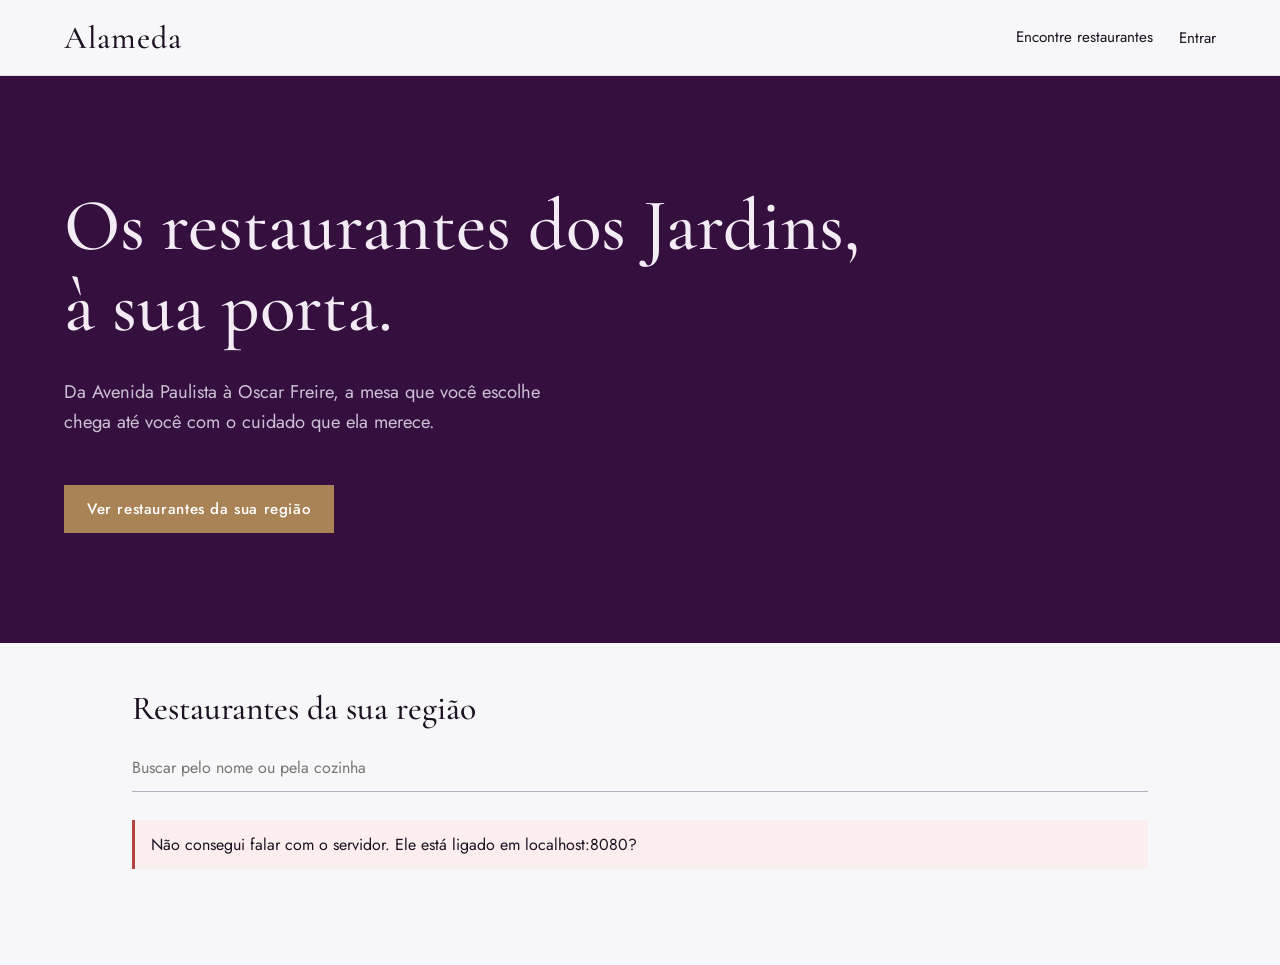
==== frontend/index.html @ aa578df4 "frontend test" ====
<!DOCTYPE html><html lang="pt-BR"><head><meta charset="UTF-8"><meta name="viewport" content="width=device-width,initial-scale=1"><title>Alameda</title><link rel="preconnect" href="https://fonts.googleapis.com"><link rel="preconnect" href="https://fonts.gstatic.com" crossorigin><link href="https://fonts.googleapis.com/css2?family=Cormorant+Garamond:ital,wght@0,500;0,600;1,500&family=Jost:wght@400;500&display=swap" rel="stylesheet"><link rel="stylesheet" href="css/style.css"><script src="js/api.js"></script></head><body><header id="nav"></header>
<section class="hero"><h1>Os restaurantes dos Jardins,<br>à sua porta.</h1>
<p>Da Avenida Paulista à Oscar Freire, a mesa que você escolhe chega até você com o cuidado que ela merece.</p>
<a class="btn" href="#restaurantes">Ver restaurantes da sua região</a></section>
<main id="restaurantes"><h2>Restaurantes da sua região</h2><input id="q" placeholder="Buscar pelo nome ou pela cozinha" oninput="show()"><div id="m" class="msg"></div><div id="g" class="grid"></div></main>
<script>nav();let L=[];
(async()=>{try{L=await api('/restaurantes');show()}catch(e){msg($('m'),e.message)}})();
function show(){const q=$('q').value.toLowerCase();
$('g').innerHTML=L.filter(r=>((r.nome||'')+(r.categoria||'')).toLowerCase().includes(q)).map(r=>`<a class="card" href="cardapio.html?id=${r.id}"><div class="mono">${(r.nome||'?')[0]}</div><div class="in"><h3>${r.nome}</h3><p class="muted"><i>${r.categoria||''}</i><br>${r.endereco||''}</p><p class="muted">Entrega ${brl(r.taxaEntrega)}, em ${r.tempoEntrega||'?'} min</p></div></a>`).join('')||'<p class="muted">Nenhum restaurante encontrado.</p>'}</script></body></html>
---- frontend/css/style.css ----
:root{--ink:#1c1222;--jab:#35103f;--jab2:#4a1c57;--bronze:#a98355;--bg:#f7f6f8;--line:#e2dde6;--mut:#6d6475}
*{box-sizing:border-box}
body{margin:0;font:400 16px/1.6 Jost,system-ui,sans-serif;background:var(--bg);color:var(--ink)}
h1,h2,h3{font-family:'Cormorant Garamond',Georgia,serif;font-weight:500;line-height:1.1;margin:0 0 .4em}
h1{font-size:clamp(2.6rem,6vw,4.6rem)}h2{font-size:2.1rem}h3{font-size:1.55rem}
a{color:inherit}
header{display:flex;align-items:center;gap:26px;padding:18px clamp(16px,5vw,64px);border-bottom:1px solid var(--line);flex-wrap:wrap}
header .logo{font:500 2rem 'Cormorant Garamond',Georgia,serif;text-decoration:none;margin-right:auto;letter-spacing:.03em}
header a{text-decoration:none;font-size:.95rem}header a:hover{color:var(--bronze)}
.hero{background:var(--jab);color:#f3ecf5;padding:clamp(48px,9vw,110px) clamp(16px,5vw,64px)}
.hero p{max-width:46ch;color:#cdbfd3;font-size:1.15rem}
main{max-width:1080px;margin:0 auto;padding:48px clamp(16px,4vw,32px)}
.grid{display:grid;grid-template-columns:repeat(auto-fill,minmax(250px,1fr));gap:26px;margin:24px 0}
.card{background:#fff;border:1px solid var(--line);display:block;text-decoration:none;transition:.25s}
a.card:hover{border-color:var(--bronze)}
.in{padding:18px 20px 20px}
.mono{height:120px;background:linear-gradient(135deg,var(--jab),var(--jab2));color:var(--bronze);display:grid;place-items:center;font:500 3.4rem 'Cormorant Garamond',serif}
.muted{color:var(--mut);font-size:.92rem;margin:.2em 0 .8em}
.price{font:500 1.4rem 'Cormorant Garamond',serif;color:var(--jab);margin:.2em 0 .7em}
.status{font-style:italic;color:var(--bronze);margin:.2em 0}
label{font-size:.85rem;color:var(--mut);display:block}
input,select{font:inherit;width:100%;padding:10px 0;border:0;border-bottom:1px solid #b9afc0;background:transparent;margin:4px 0 14px;border-radius:0}
input:focus,select:focus{outline:0;border-color:var(--bronze)}
button,.btn{font:500 .95rem Jost,sans-serif;letter-spacing:.04em;background:var(--jab);color:#fff;border:1px solid var(--jab);padding:12px 22px;cursor:pointer;text-decoration:none;display:inline-block;transition:.2s}
button:hover,.btn:hover{background:var(--bronze);border-color:var(--bronze)}
button.sec{background:transparent;color:var(--jab)}button.sec:hover{color:#fff}
:focus-visible{outline:2px solid var(--bronze);outline-offset:3px}
.tabs{display:flex;gap:28px;border-bottom:1px solid var(--line);margin-bottom:26px}
.tabs a{padding:10px 0;text-decoration:none;color:var(--mut)}.tabs a.on{color:var(--ink);border-bottom:2px solid var(--bronze)}
.msg{padding:12px 16px;margin:14px 0;border-left:3px solid}.msg:empty{display:none}
.ok{background:#eef6ef;border-color:#4b8f5b}.err{background:#fbeeee;border-color:#b3433f}
.split{display:grid;grid-template-columns:1fr 340px;gap:40px;align-items:start}
.side{position:sticky;top:16px;background:#fff;border:1px solid var(--line);padding:22px}
.narrow{max-width:520px}
@media(max-width:820px){.split{grid-template-columns:1fr}.side{position:static}}
@media(prefers-reduced-motion:reduce){*{transition:none!important}}
.dd{position:relative}
.menu{position:absolute;right:0;top:100%;margin-top:14px;background:#fff;border:1px solid var(--line);min-width:200px;z-index:9;padding:6px 0;box-shadow:0 12px 32px rgba(28,18,34,.12)}
.menu a{display:block;padding:11px 20px;color:var(--ink)}.menu a:hover{background:var(--bg);color:var(--jab)}
.hero .btn{background:var(--bronze);border-color:var(--bronze);margin-top:30px}
.hero .btn:hover{background:#fff;color:var(--jab);border-color:#fff}
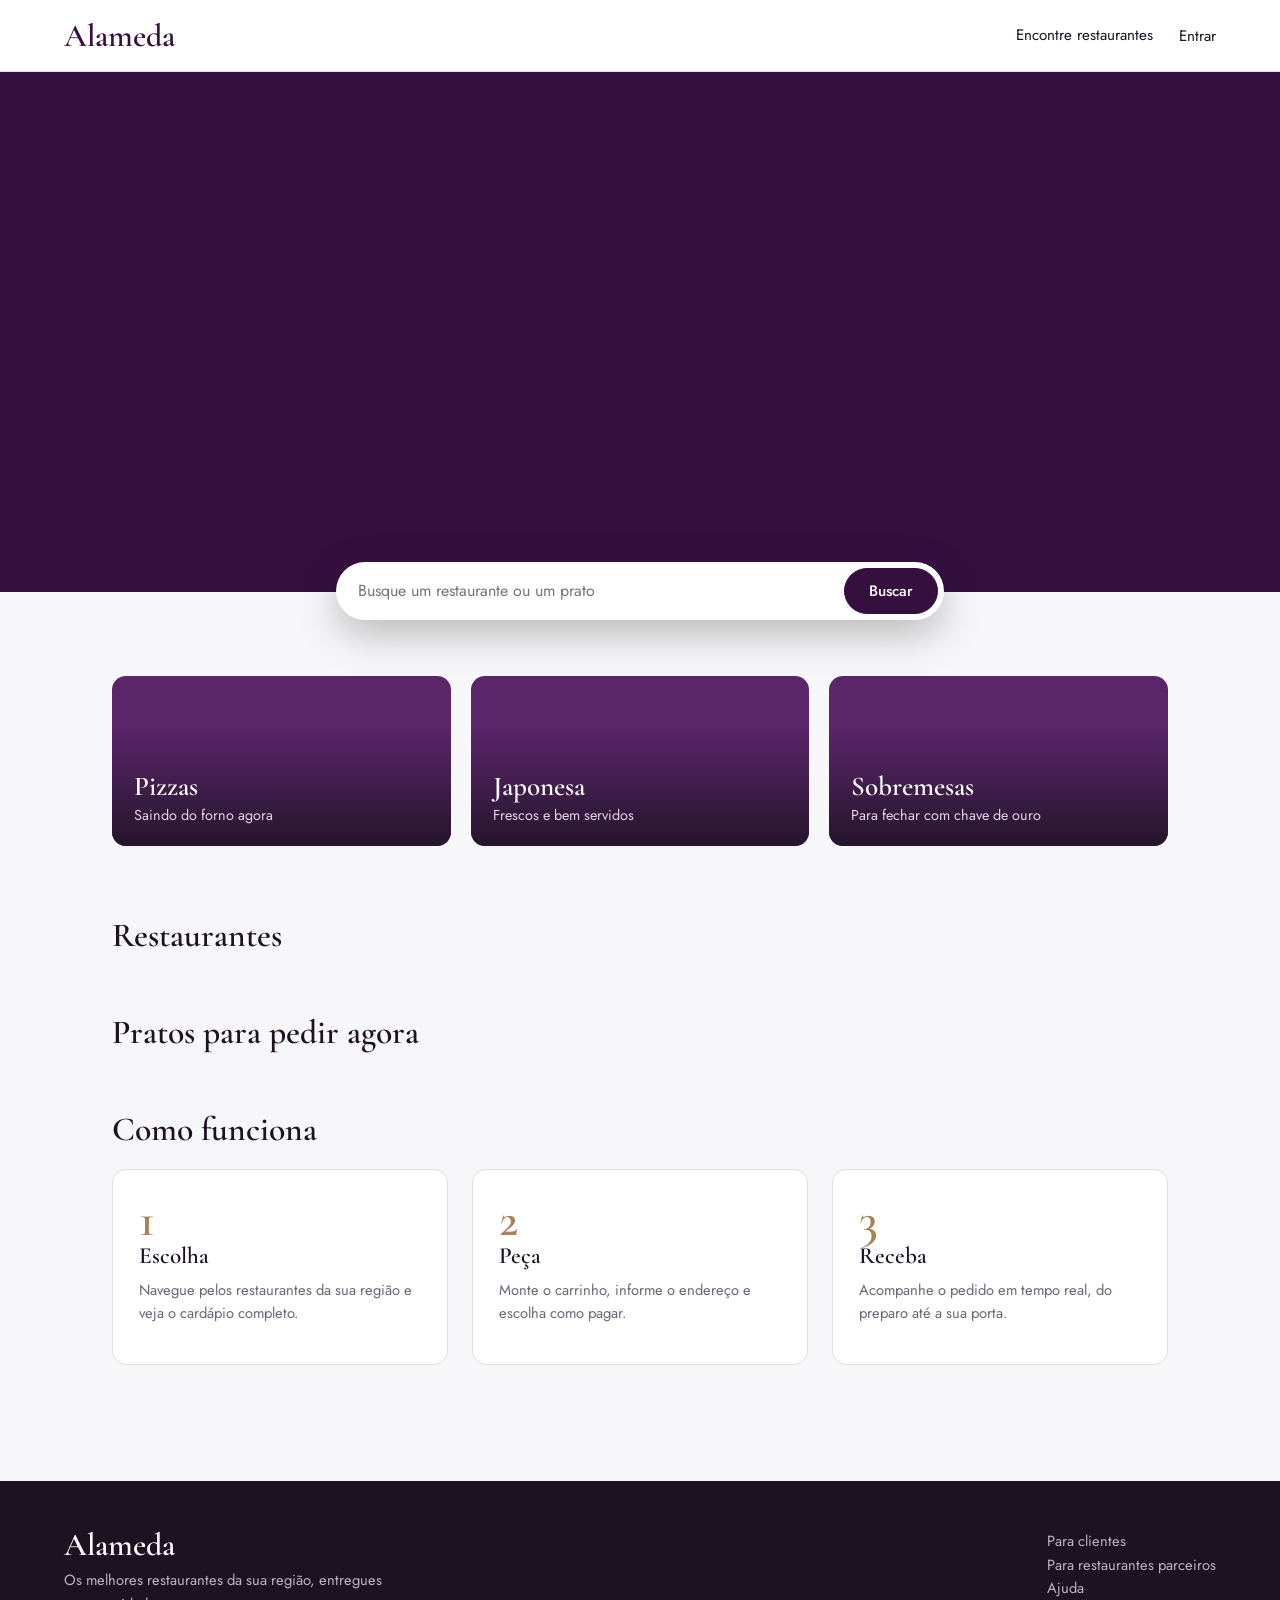
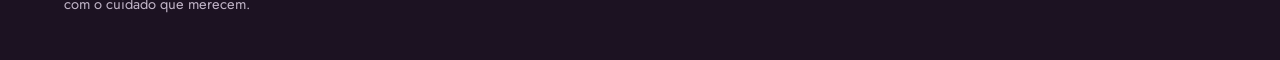
==== commit 886b09c9: "Conectei o frontend a API: cadastro, login, CORS e novo visual" ====
--- a/frontend/index.html
+++ b/frontend/index.html
@@ -1,9 +1,122 @@
-<!DOCTYPE html><html lang="pt-BR"><head><meta charset="UTF-8"><meta name="viewport" content="width=device-width,initial-scale=1"><title>Alameda</title><link rel="preconnect" href="https://fonts.googleapis.com"><link rel="preconnect" href="https://fonts.gstatic.com" crossorigin><link href="https://fonts.googleapis.com/css2?family=Cormorant+Garamond:ital,wght@0,500;0,600;1,500&family=Jost:wght@400;500&display=swap" rel="stylesheet"><link rel="stylesheet" href="css/style.css"><script src="js/api.js"></script></head><body><header id="nav"></header>
-<section class="hero"><h1>Os restaurantes dos Jardins,<br>à sua porta.</h1>
-<p>Da Avenida Paulista à Oscar Freire, a mesa que você escolhe chega até você com o cuidado que ela merece.</p>
-<a class="btn" href="#restaurantes">Ver restaurantes da sua região</a></section>
-<main id="restaurantes"><h2>Restaurantes da sua região</h2><input id="q" placeholder="Buscar pelo nome ou pela cozinha" oninput="show()"><div id="m" class="msg"></div><div id="g" class="grid"></div></main>
-<script>nav();let L=[];
-(async()=>{try{L=await api('/restaurantes');show()}catch(e){msg($('m'),e.message)}})();
-function show(){const q=$('q').value.toLowerCase();
-$('g').innerHTML=L.filter(r=>((r.nome||'')+(r.categoria||'')).toLowerCase().includes(q)).map(r=>`<a class="card" href="cardapio.html?id=${r.id}"><div class="mono">${(r.nome||'?')[0]}</div><div class="in"><h3>${r.nome}</h3><p class="muted"><i>${r.categoria||''}</i><br>${r.endereco||''}</p><p class="muted">Entrega ${brl(r.taxaEntrega)}, em ${r.tempoEntrega||'?'} min</p></div></a>`).join('')||'<p class="muted">Nenhum restaurante encontrado.</p>'}</script></body></html>+<!DOCTYPE html>
+<html lang="pt-BR">
+<head>
+  <meta charset="UTF-8">
+  <meta name="viewport" content="width=device-width, initial-scale=1.0">
+  <title>Alameda</title>
+  <link rel="preconnect" href="https://fonts.googleapis.com">
+  <link rel="preconnect" href="https://fonts.gstatic.com" crossorigin>
+  <link href="https://fonts.googleapis.com/css2?family=Cormorant+Garamond:ital,wght@0,500;0,600;1,500&family=Jost:wght@400;500&display=swap" rel="stylesheet">
+  <link rel="stylesheet" href="css/style.css?v=3">
+  <script src="js/api.js"></script>
+  <script src="js/ui.js"></script>
+</head>
+<body>
+  <header id="nav"></header>
+
+  <section class="carrossel" id="car"></section>
+
+  <div class="buscabox">
+    <div class="busca">
+      <input id="q" placeholder="Busque um restaurante ou um prato" oninput="show()">
+      <button onclick="show()">Buscar</button>
+    </div>
+  </div>
+
+  <main id="restaurantes">
+    <div id="m" class="msg"></div>
+
+    <div class="promos">
+      <div class="promo" style="background-image:url(https://images.pexels.com/photos/5908255/pexels-photo-5908255.jpeg?auto=compress&cs=tinysrgb&w=700)" onclick="busca('pizza')"><div><h3>Pizzas</h3><span>Saindo do forno agora</span></div></div>
+      <div class="promo" style="background-image:url(https://images.pexels.com/photos/31286666/pexels-photo-31286666.jpeg?auto=compress&cs=tinysrgb&w=700)" onclick="busca('sushi')"><div><h3>Japonesa</h3><span>Frescos e bem servidos</span></div></div>
+      <div class="promo" style="background-image:url(https://loremflickr.com/700/340/dessert?lock=23)" onclick="busca('sobremesa')"><div><h3>Sobremesas</h3><span>Para fechar com chave de ouro</span></div></div>
+    </div>
+    <div id="cats" class="cats"></div>
+
+    <h2>Restaurantes</h2>
+    <div id="g" class="grid"></div>
+
+    <h2>Pratos para pedir agora</h2>
+    <div id="pr" class="grid"></div>
+
+    <h2>Como funciona</h2>
+    <div class="passos">
+      <div class="passo"><b>1</b><h3>Escolha</h3><p class="muted">Navegue pelos restaurantes da sua região e veja o cardápio completo.</p></div>
+      <div class="passo"><b>2</b><h3>Peça</h3><p class="muted">Monte o carrinho, informe o endereço e escolha como pagar.</p></div>
+      <div class="passo"><b>3</b><h3>Receba</h3><p class="muted">Acompanhe o pedido em tempo real, do preparo até a sua porta.</p></div>
+    </div>
+  </main>
+
+  <footer>
+    <div><span class="logo">Alameda</span><p>Os melhores restaurantes da sua região, entregues com o cuidado que merecem.</p></div>
+    <div><p>Para clientes<br>Para restaurantes parceiros<br>Ajuda</p></div>
+  </footer>
+
+  <script>
+    nav();
+    const SL = [
+      { img: pex(5908255, 1600), kw: 'pizza', t: 'Pizza quentinha, direto do forno', s: 'Peça nos melhores restaurantes da região' },
+      { img: pex(31415302, 1600), kw: 'sushi', t: 'Sushi fresco em poucos minutos', s: 'Combinados, temakis e muito mais' },
+      { img: pex(33213590, 1600), kw: 'burger', t: 'Hambúrguer artesanal, sem fila', s: 'Suculento, do jeito que você gosta' },
+      { kw: 'friends,dinner,eating', t: 'Boa comida, boa companhia', s: 'Chame quem você gosta e peça sem sair de casa' }
+    ];
+    let sl = 0;
+    $('car').innerHTML = SL.map((x, n) => `
+      <div class="slide ${n ? '' : 'on'}" style="background-image:url('${x.img || foto(x.kw, 30 + n, 1600, 700)}')">
+        <div class="txt"><h1>${x.t}</h1><p>${x.s}</p><a class="btn" href="#restaurantes">Ver restaurantes</a></div>
+      </div>`).join('') +
+      '<div class="dots">' + SL.map((x, n) => `<button class="${n ? '' : 'on'}" onclick="irSlide(${n})" aria-label="Slide ${n + 1}"></button>`).join('') + '</div>';
+    function irSlide(n) {
+      sl = (n + SL.length) % SL.length;
+      document.querySelectorAll('.slide').forEach((e, i) => e.classList.toggle('on', i == sl));
+      document.querySelectorAll('.dots button').forEach((e, i) => e.classList.toggle('on', i == sl));
+    }
+    setInterval(() => irSlide(sl + 1), 5000);
+    function busca(t) { $('q').value = t; show(); location = '#restaurantes'; }
+
+    let R = [], P = [], cat = '';
+
+    (async () => {
+      try { R = await api('/restaurantes'); } catch (e) { msg($('m'), e.message); }
+      try { P = await api('/produtos'); } catch (e) { P = []; }
+      chips();
+      show();
+    })();
+
+    function chips() {
+      const cs = [...new Set(R.map(r => r.categoria).filter(Boolean))];
+      $('cats').innerHTML = [''].concat(cs).map(c =>
+        `<button class="chip ${cat === c ? 'on' : ''}" onclick="cat='${c}';chips();show()">
+          ${c || 'Todos'}</button>`).join('');
+    }
+
+    function show() {
+      const q = slug($('q').value);
+      $('g').innerHTML = R.filter(r =>
+        (!cat || r.categoria === cat) && slug((r.nome || '') + (r.categoria || '')).includes(q)
+      ).map(r => `
+        <a class="card" href="cardapio.html?id=${r.id}">
+          ${capa(r.categoria, r.id, false, r.nome)}
+          <div class="in">
+            <h3>${r.nome}</h3>
+            <p class="muted"><span class="tag">${r.categoria || 'Restaurante'}</span>${r.endereco || ''}</p>
+            <p class="muted">Entrega ${brl(r.taxaEntrega)}, em ${r.tempoEntrega || '?'} min</p>
+          </div>
+        </a>`).join('') || '<p class="muted">Nenhum restaurante encontrado. Tente outra busca.</p>';
+
+      $('pr').innerHTML = P.filter(p => p.disponivel !== false && p.restaurante &&
+        (!cat || (R.find(r => r.id == p.restaurante.id) || {}).categoria === cat) &&
+        slug((p.nome || '') + (p.categoria || '')).includes(q)
+      ).slice(0, 12).map(p => `
+        <a class="card" href="cardapio.html?id=${p.restaurante.id}">
+          ${capa(p.categoria, p.id, true, p.nome)}
+          <div class="in">
+            <h3>${p.nome}</h3>
+            <p class="muted">${p.restaurante.nome || ''}</p>
+            <p class="price">${brl(p.preco)}</p>
+          </div>
+        </a>`).join('') || '<p class="muted">Nenhum prato por aqui ainda.</p>';
+    }
+  </script>
+</body>
+</html>
--- a/frontend/css/style.css
+++ b/frontend/css/style.css
@@ -1,41 +1,117 @@
-:root{--ink:#1c1222;--jab:#35103f;--jab2:#4a1c57;--bronze:#a98355;--bg:#f7f6f8;--line:#e2dde6;--mut:#6d6475}
+:root{--ink:#1c1222;--jab:#35103f;--jab2:#5a2569;--bronze:#a98355;--bronze2:#c9a574;--bg:#f7f6f8;--line:#e2dde6;--mut:#6d6475;--r:14px}
 *{box-sizing:border-box}
 body{margin:0;font:400 16px/1.6 Jost,system-ui,sans-serif;background:var(--bg);color:var(--ink)}
-h1,h2,h3{font-family:'Cormorant Garamond',Georgia,serif;font-weight:500;line-height:1.1;margin:0 0 .4em}
-h1{font-size:clamp(2.6rem,6vw,4.6rem)}h2{font-size:2.1rem}h3{font-size:1.55rem}
+h1,h2,h3{font-family:'Cormorant Garamond',Georgia,serif;font-weight:600;line-height:1.1;margin:0 0 .4em}
+h1{font-size:clamp(2.6rem,6vw,4.4rem)}h2{font-size:2.1rem}h3{font-size:1.45rem}
 a{color:inherit}
-header{display:flex;align-items:center;gap:26px;padding:18px clamp(16px,5vw,64px);border-bottom:1px solid var(--line);flex-wrap:wrap}
-header .logo{font:500 2rem 'Cormorant Garamond',Georgia,serif;text-decoration:none;margin-right:auto;letter-spacing:.03em}
-header a{text-decoration:none;font-size:.95rem}header a:hover{color:var(--bronze)}
-.hero{background:var(--jab);color:#f3ecf5;padding:clamp(48px,9vw,110px) clamp(16px,5vw,64px)}
-.hero p{max-width:46ch;color:#cdbfd3;font-size:1.15rem}
-main{max-width:1080px;margin:0 auto;padding:48px clamp(16px,4vw,32px)}
-.grid{display:grid;grid-template-columns:repeat(auto-fill,minmax(250px,1fr));gap:26px;margin:24px 0}
-.card{background:#fff;border:1px solid var(--line);display:block;text-decoration:none;transition:.25s}
-a.card:hover{border-color:var(--bronze)}
-.in{padding:18px 20px 20px}
-.mono{height:120px;background:linear-gradient(135deg,var(--jab),var(--jab2));color:var(--bronze);display:grid;place-items:center;font:500 3.4rem 'Cormorant Garamond',serif}
+:focus-visible{outline:2px solid var(--bronze);outline-offset:3px}
+
+header{display:flex;align-items:center;gap:26px;padding:16px clamp(16px,5vw,64px);background:#fff;border-bottom:1px solid var(--line);flex-wrap:wrap;position:sticky;top:0;z-index:20}
+header .logo{font:600 2rem 'Cormorant Garamond',serif;text-decoration:none;margin-right:auto;color:var(--jab)}
+header a{text-decoration:none;font-size:.95rem}
+header a:hover{color:var(--bronze)}
+
+.hero{background:linear-gradient(135deg,var(--jab),var(--jab2));color:#f3ecf5;padding:clamp(40px,8vw,90px) clamp(16px,5vw,64px) 56px}
+.hero h1{max-width:14ch}
+.hero p{max-width:46ch;color:#d8cbde;font-size:1.15rem}
+.busca{display:flex;max-width:560px;margin-top:26px;background:#fff;border-radius:999px;padding:6px 6px 6px 22px;box-shadow:0 14px 40px rgba(0,0,0,.25)}
+.busca input{border:0;margin:0;padding:10px 0;color:var(--ink)}
+.busca button{border-radius:999px}
+
+main{max-width:1120px;margin:0 auto;padding:40px clamp(16px,4vw,32px)}
+.narrow{max-width:520px}
+
+.cats{display:flex;gap:12px;overflow-x:auto;padding:4px 2px 16px;margin-bottom:8px}
+
+.chip{flex:none;padding:9px 22px;background:#fff;border:1px solid var(--line);border-radius:999px;cursor:pointer;font:500 .92rem Jost,sans-serif;color:var(--ink)}
+.chip:hover,.chip.on{background:var(--jab);color:#fff;border-color:var(--jab)}
+
+.grid{display:grid;grid-template-columns:repeat(auto-fill,minmax(260px,1fr));gap:24px;margin:20px 0 40px}
+.card{background:#fff;border:1px solid var(--line);border-radius:var(--r);overflow:hidden;display:block;text-decoration:none;transition:transform .2s,box-shadow .2s}
+a.card:hover{transform:translateY(-3px);box-shadow:0 16px 36px rgba(53,16,63,.14);border-color:var(--bronze)}
+.in{padding:16px 20px 20px}
+.capa{position:relative;height:150px;display:grid;place-items:center;font:600 4.6rem 'Cormorant Garamond',serif;color:var(--bronze2);overflow:hidden}
+.capa img{position:absolute;inset:0;width:100%;height:100%;object-fit:cover}
+.capa.peq{height:110px;font-size:3.4rem}
+.tag{display:inline-block;font-size:.8rem;background:#f1eaf4;color:var(--jab);border-radius:999px;padding:2px 12px;margin-right:6px}
 .muted{color:var(--mut);font-size:.92rem;margin:.2em 0 .8em}
-.price{font:500 1.4rem 'Cormorant Garamond',serif;color:var(--jab);margin:.2em 0 .7em}
+.price{font:600 1.4rem 'Cormorant Garamond',serif;color:var(--jab);margin:.2em 0 .7em}
 .status{font-style:italic;color:var(--bronze);margin:.2em 0}
+
 label{font-size:.85rem;color:var(--mut);display:block}
 input,select{font:inherit;width:100%;padding:10px 0;border:0;border-bottom:1px solid #b9afc0;background:transparent;margin:4px 0 14px;border-radius:0}
 input:focus,select:focus{outline:0;border-color:var(--bronze)}
-button,.btn{font:500 .95rem Jost,sans-serif;letter-spacing:.04em;background:var(--jab);color:#fff;border:1px solid var(--jab);padding:12px 22px;cursor:pointer;text-decoration:none;display:inline-block;transition:.2s}
+
+button,.btn{font:500 .95rem Jost,sans-serif;background:var(--jab);color:#fff;border:1px solid var(--jab);border-radius:999px;padding:11px 24px;cursor:pointer;text-decoration:none;display:inline-block;transition:.2s}
 button:hover,.btn:hover{background:var(--bronze);border-color:var(--bronze)}
-button.sec{background:transparent;color:var(--jab)}button.sec:hover{color:#fff}
-:focus-visible{outline:2px solid var(--bronze);outline-offset:3px}
+button.sec{background:transparent;color:var(--jab)}
+button.sec:hover{color:#fff}
+
 .tabs{display:flex;gap:28px;border-bottom:1px solid var(--line);margin-bottom:26px}
-.tabs a{padding:10px 0;text-decoration:none;color:var(--mut)}.tabs a.on{color:var(--ink);border-bottom:2px solid var(--bronze)}
-.msg{padding:12px 16px;margin:14px 0;border-left:3px solid}.msg:empty{display:none}
-.ok{background:#eef6ef;border-color:#4b8f5b}.err{background:#fbeeee;border-color:#b3433f}
+.tabs a{padding:10px 0;text-decoration:none;color:var(--mut)}
+.tabs a.on{color:var(--ink);border-bottom:2px solid var(--bronze)}
+.msg{padding:12px 16px;margin:14px 0;border-left:3px solid;border-radius:6px}
+.msg:empty{display:none}
+.ok{background:#eef6ef;border-color:#4b8f5b}
+.err{background:#fbeeee;border-color:#b3433f}
+
 .split{display:grid;grid-template-columns:1fr 340px;gap:40px;align-items:start}
-.side{position:sticky;top:16px;background:#fff;border:1px solid var(--line);padding:22px}
-.narrow{max-width:520px}
+.side{position:sticky;top:90px;background:#fff;border:1px solid var(--line);border-radius:var(--r);padding:22px}
+
+.dd{position:relative}
+.menu{position:absolute;right:0;top:100%;margin-top:14px;background:#fff;border:1px solid var(--line);border-radius:var(--r);min-width:200px;z-index:30;padding:6px 0;box-shadow:0 12px 32px rgba(28,18,34,.12)}
+.menu a{display:block;padding:11px 20px}
+.menu a:hover{background:var(--bg);color:var(--jab)}
+
 @media(max-width:820px){.split{grid-template-columns:1fr}.side{position:static}}
 @media(prefers-reduced-motion:reduce){*{transition:none!important}}
-.dd{position:relative}
-.menu{position:absolute;right:0;top:100%;margin-top:14px;background:#fff;border:1px solid var(--line);min-width:200px;z-index:9;padding:6px 0;box-shadow:0 12px 32px rgba(28,18,34,.12)}
-.menu a{display:block;padding:11px 20px;color:var(--ink)}.menu a:hover{background:var(--bg);color:var(--jab)}
-.hero .btn{background:var(--bronze);border-color:var(--bronze);margin-top:30px}
-.hero .btn:hover{background:#fff;color:var(--jab);border-color:#fff}+
+/* Cardápio */
+.banner{background:#fff;border:1px solid var(--line);border-radius:var(--r);overflow:hidden;margin-bottom:28px}
+.banner .capa{height:190px;font-size:6rem}
+.banner h1{font-size:clamp(2rem,5vw,3rem);margin-bottom:.2em}
+.pratos{display:grid;grid-template-columns:repeat(auto-fill,minmax(300px,1fr));gap:16px;margin:12px 0 32px}
+.prato{display:flex;justify-content:space-between;gap:16px;background:#fff;border:1px solid var(--line);border-radius:var(--r);padding:16px}
+.prato .info{display:flex;flex-direction:column;justify-content:space-between}
+.prato h3{margin-bottom:.1em}
+.prato .capa{width:104px;height:104px;flex:none;border-radius:10px;font-size:2.6rem}
+.linha{display:flex;justify-content:space-between;gap:12px;padding:6px 0;border-bottom:1px solid var(--line)}
+.linha a{color:var(--mut);font-size:.88rem}
+
+/* Carrossel */
+.carrossel{position:relative;height:clamp(300px,52vw,520px);overflow:hidden;background:var(--jab)}
+.slide{position:absolute;inset:0;background-size:cover;background-position:center;background-color:var(--jab);opacity:0;transition:opacity .9s;display:flex;align-items:center}
+.slide.on{opacity:1}
+.slide::before{content:"";position:absolute;inset:0;background:linear-gradient(90deg,rgba(28,18,34,.82),rgba(28,18,34,.15))}
+.slide .txt{position:relative;color:#fff;padding:0 clamp(20px,7vw,110px);max-width:760px}
+.slide h1{font-size:clamp(2.2rem,5.5vw,4.2rem)}
+.slide p{font-size:1.15rem;color:#e6dcea;margin:0 0 24px}
+.slide .btn{background:var(--bronze);border-color:var(--bronze)}
+.dots{position:absolute;bottom:50px;left:clamp(20px,7vw,110px);display:flex;gap:8px;z-index:3}
+.dots button{width:11px;height:11px;padding:0;border:0;border-radius:50%;background:rgba(255,255,255,.5)}
+.dots button.on{background:var(--bronze2);width:30px;border-radius:6px}
+.buscabox{max-width:640px;margin:-30px auto 0;padding:0 16px;position:relative;z-index:5}
+.buscabox .busca{margin:0;max-width:none}
+
+/* Banners, passos, rodapé */
+.promos{display:grid;grid-template-columns:repeat(auto-fit,minmax(250px,1fr));gap:20px;margin:16px 0 44px}
+.promo{position:relative;height:170px;border-radius:var(--r);background:var(--jab2) center/cover;overflow:hidden;cursor:pointer;display:flex;align-items:flex-end;color:#fff;transition:transform .2s}
+.promo:hover{transform:scale(1.02)}
+.promo::before{content:"";position:absolute;inset:0;background:linear-gradient(0deg,rgba(28,18,34,.85),transparent 70%)}
+.promo div{position:relative;padding:18px 22px}
+.promo h3{margin:0;font-size:1.7rem}.promo span{font-size:.9rem;color:#e0d5e5}
+.passos{display:grid;grid-template-columns:repeat(auto-fit,minmax(220px,1fr));gap:24px;margin:20px 0 20px}
+.passo{background:#fff;border:1px solid var(--line);border-radius:var(--r);padding:26px}
+.passo b{font:600 3rem 'Cormorant Garamond',serif;color:var(--bronze);line-height:1;display:block}
+footer{background:var(--ink);color:#bfb3c6;padding:44px clamp(16px,5vw,64px);margin-top:56px;display:flex;gap:40px;flex-wrap:wrap;justify-content:space-between}
+footer .logo{font:600 2rem 'Cormorant Garamond',serif;color:#fff}
+footer p{max-width:36ch;margin:.4em 0 0;font-size:.92rem}
+
+/* Cadastro / login */
+.auth{display:grid;grid-template-columns:1fr 1fr;min-height:calc(100vh - 76px)}
+.auth-img{position:relative;background:var(--jab) center/cover;display:flex;align-items:flex-end;color:#fff}
+.auth-img::before{content:"";position:absolute;inset:0;background:linear-gradient(0deg,rgba(28,18,34,.85),rgba(28,18,34,.1) 70%)}
+.auth-img div{position:relative;padding:48px}
+.auth-img h2{font-size:2.8rem}
+.auth-form{width:100%;max-width:560px;margin:auto;padding:44px clamp(20px,5vw,64px)}
+@media(max-width:820px){.auth{grid-template-columns:1fr}.auth-img{display:none}}
